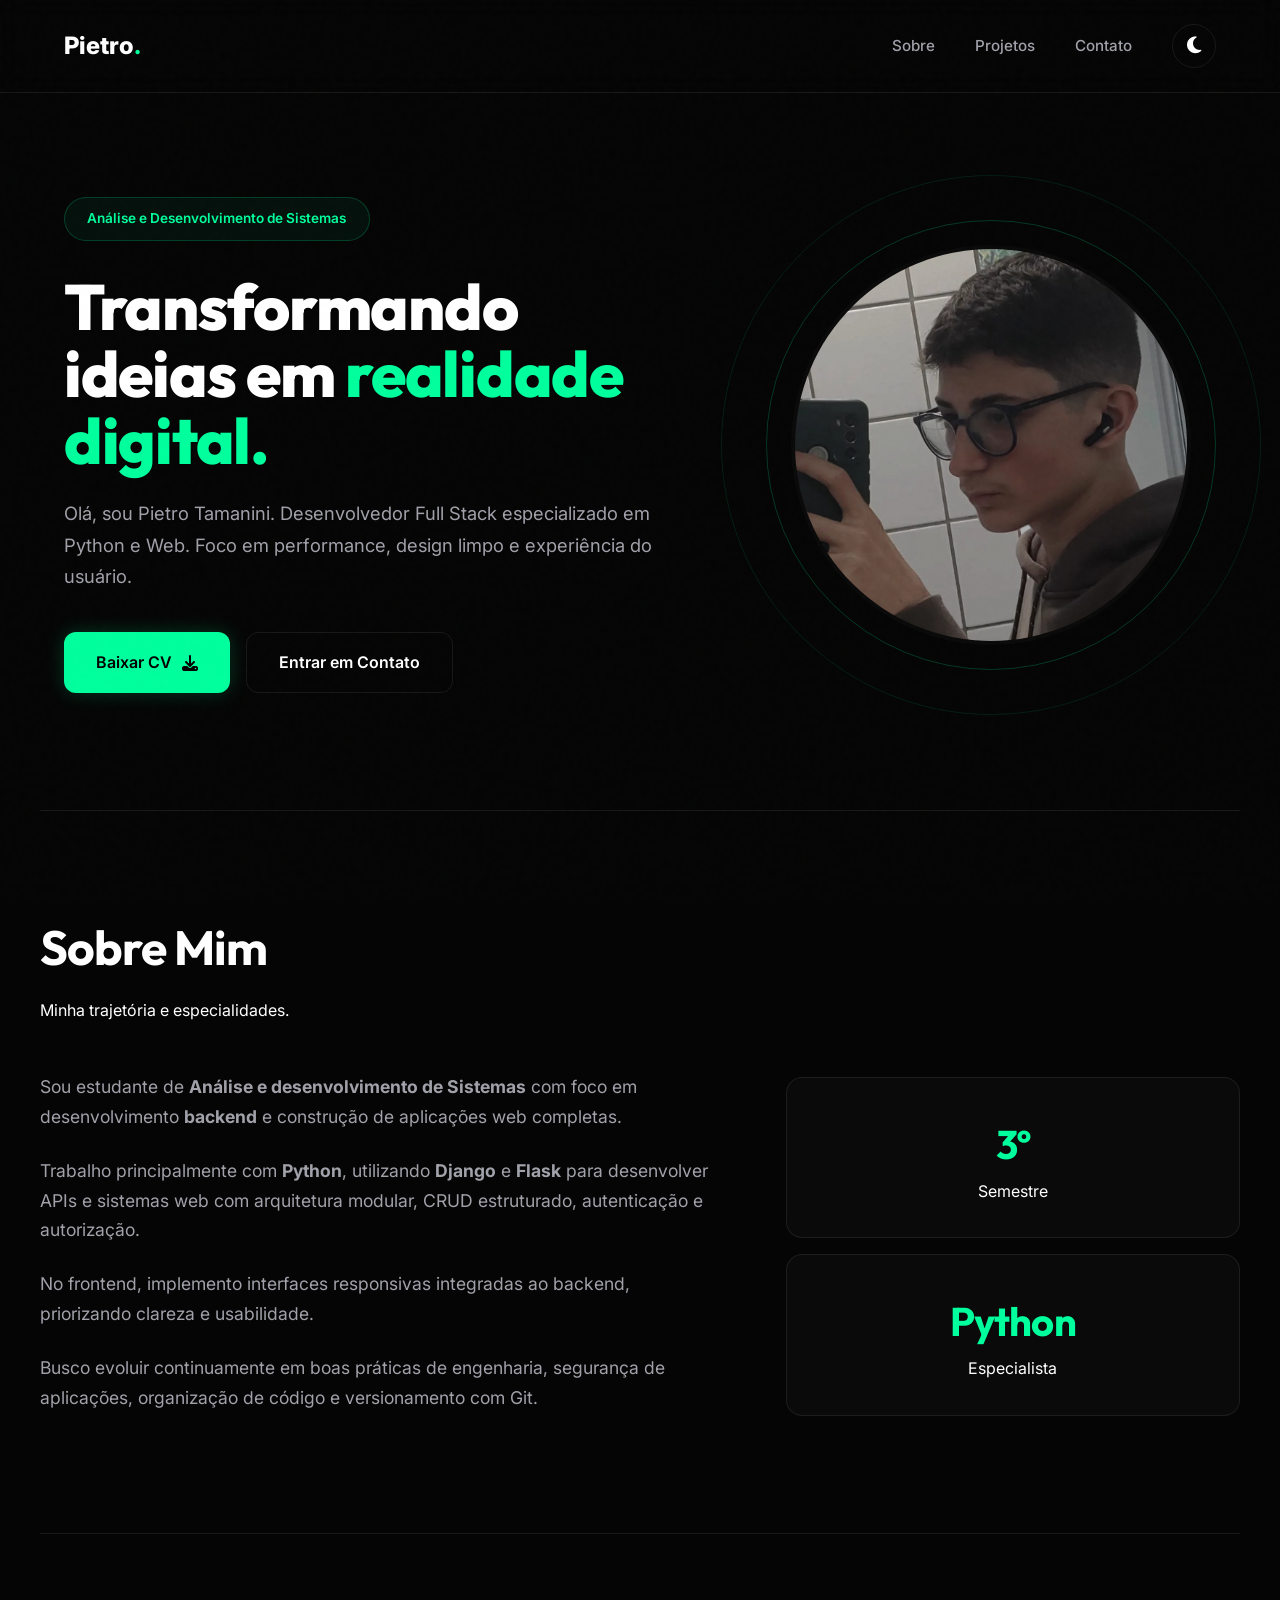
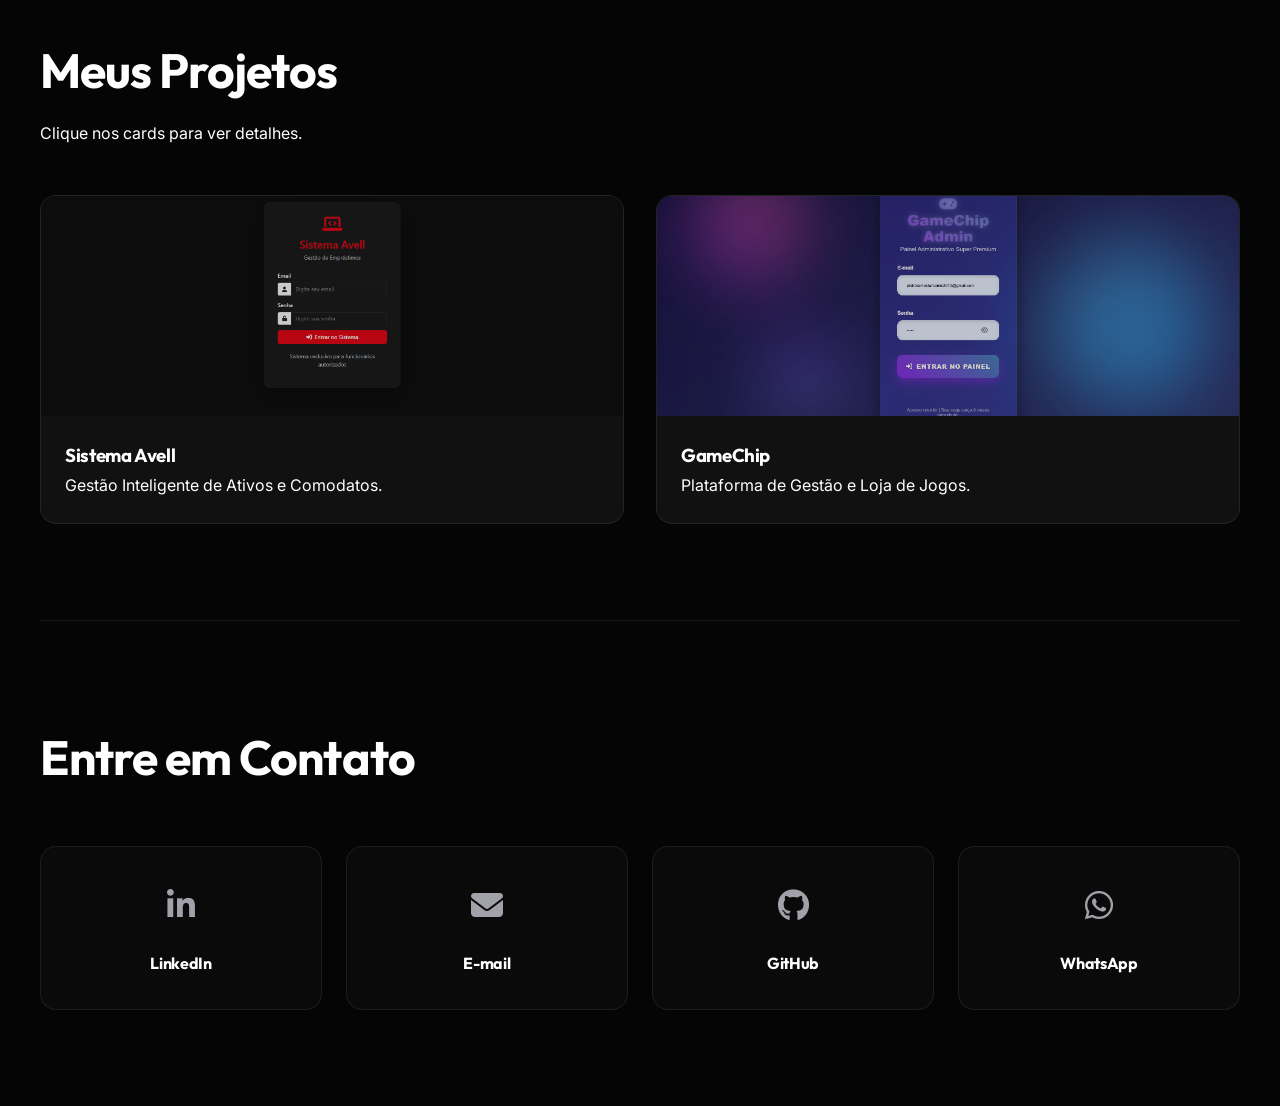
==== Pietro/index.html @ c43ba7ea "Adicionar o site e os ativos do portfólio de Pietro. Adicionamos o arquivo index.html para o portfól" ====
<!DOCTYPE html>
<html lang="pt-BR" data-theme="dark">
<head>
    <meta charset="UTF-8">
    <meta name="viewport" content="width=device-width, initial-scale=1.0">
    <meta name="description" content="Portfólio de Pietro Tamanini - Desenvolvedor Full Stack">
    <title>Pietro Tamanini | Desenvolvedor Full Stack</title>
    
    <link rel="shortcut icon" href="docs/img/favicon.ico" type="image/x-icon">
    
    <link rel="preconnect" href="https://fonts.googleapis.com">
    <link rel="preconnect" href="https://fonts.gstatic.com" crossorigin>
    <link href="https://fonts.googleapis.com/css2?family=Inter:wght@300;400;500;600&family=Outfit:wght@500;700;800&display=swap" rel="stylesheet">
    
    <link rel="stylesheet" href="https://cdnjs.cloudflare.com/ajax/libs/font-awesome/6.4.0/css/all.min.css">

    <style>
        /* =========================================
           1. VARIÁVEIS & RESET
           ========================================= */
        :root {
            /* TEMA ESCURO */
            --bg-body: #050505;
            --bg-surface: #0a0a0a;
            --bg-card: #111111;
            --text-main: #ffffff;
            --text-muted: #a1a1aa;
            --border: rgba(255, 255, 255, 0.08);
            
            /* DESTAQUE */
            --primary: #00ff9d;       
            --primary-rgb: 0, 255, 157;
            --btn-text: #000000;
            
            /* ANIMAÇÕES */
            --ease-out-expo: cubic-bezier(0.16, 1, 0.3, 1);
            --transition: all 0.3s var(--ease-out-expo);
            
            --container: 1200px;
            --radius: 16px;
        }

        [data-theme="light"] {
            --bg-body: #f8f9fa;
            --bg-surface: #ffffff;
            --bg-card: #ffffff;
            --text-main: #0f172a;
            --text-muted: #64748b;
            --border: rgba(0, 0, 0, 0.1);
            --primary: #10b981;
            --primary-rgb: 16, 185, 129;
            --btn-text: #ffffff;
        }

        /* SCROLLBAR VERDE */
        ::-webkit-scrollbar { width: 10px; }
        ::-webkit-scrollbar-track { background: var(--bg-body); }
        ::-webkit-scrollbar-thumb { 
            background: var(--primary); 
            border-radius: 5px;
            border: 2px solid var(--bg-body); 
        }
        ::-webkit-scrollbar-thumb:hover { background: var(--primary); filter: brightness(1.2); }

        * { margin: 0; padding: 0; box-sizing: border-box; }
        
        html, body {
            overflow-x: hidden; 
            width: 100%;
            scroll-behavior: smooth;
        }

        body {
            font-family: 'Inter', sans-serif;
            background-color: var(--bg-body);
            color: var(--text-main);
            transition: background-color 0.5s ease, color 0.5s ease;
            line-height: 1.7;
        }

        /* Ruído de fundo */
        body::after {
            content: ""; position: fixed; inset: 0; pointer-events: none; z-index: 9999;
            background-image: url("data:image/svg+xml,%3Csvg viewBox='0 0 200 200' xmlns='http://www.w3.org/2000/svg'%3E%3Cfilter id='noiseFilter'%3E%3CfeTurbulence type='fractalNoise' baseFrequency='0.65' numOctaves='3' stitchTiles='stitch'/%3E%3C/filter%3E%3Crect width='100%25' height='100%25' filter='url(%23noiseFilter)' opacity='0.03'/%3E%3C/svg%3E");
            opacity: 0.4;
        }

        h1, h2, h3, h4 { font-family: 'Outfit', sans-serif; letter-spacing: -0.02em; }
        a { text-decoration: none; color: inherit; }
        button { cursor: pointer; border: none; font-family: inherit; }
        img { display: block; max-width: 100%; object-fit: cover; }
        ul { list-style: none; }

        .container { max-width: var(--container); margin: 0 auto; padding: 0 1.5rem; }
        .text-primary { color: var(--primary); }

        /* =========================================
           2. ANIMAÇÕES
           ========================================= */
        .animate-up { opacity: 0; animation: fadeInUp 1.2s var(--ease-out-expo) forwards; }
        .animate-scale { opacity: 0; animation: scaleIn 1.2s var(--ease-out-expo) forwards; }
        
        .reveal { 
            opacity: 0; transform: translateY(40px) scale(0.98); filter: blur(10px); 
            transition: all 1s var(--ease-out-expo); 
        }
        .reveal.active { opacity: 1; transform: translateY(0) scale(1); filter: blur(0); }
        
        @keyframes fadeInUp { from { opacity: 0; transform: translateY(40px); filter: blur(10px); } to { opacity: 1; transform: translateY(0); filter: blur(0); } }
        @keyframes scaleIn { from { opacity: 0; transform: scale(0.9); filter: blur(5px); } to { opacity: 1; transform: scale(1); filter: blur(0); } }
        
        .delay-100 { animation-delay: 0.1s; } 
        .delay-200 { animation-delay: 0.2s; } 
        .delay-300 { animation-delay: 0.3s; }
        .delay-400 { animation-delay: 0.4s; }

        /* =========================================
           3. NAVBAR
           ========================================= */
        .navbar {
            position: fixed; top: 0; left: 0; width: 100%; z-index: 1000;
            padding: 1.5rem 0; background: rgba(var(--bg-body), 0.85);
            backdrop-filter: blur(12px); -webkit-backdrop-filter: blur(12px);
            border-bottom: 1px solid var(--border);
            transition: padding 0.3s;
        }
        .nav-inner { display: flex; justify-content: space-between; align-items: center; }
        .logo { font-size: 1.5rem; font-weight: 800; z-index: 1002; }
        
        .nav-right { display: flex; align-items: center; gap: 2.5rem; }
        .nav-links-desktop { display: flex; gap: 2.5rem; }
        
        .nav-link { 
            font-weight: 500; color: var(--text-muted); font-size: 0.95rem; 
            transition: var(--transition); position: relative;
        }
        .nav-link:hover { color: var(--text-main); }
        .nav-link::after {
            content: ''; position: absolute; bottom: -5px; left: 0; width: 0; height: 2px;
            background: var(--primary); transition: width 0.3s ease;
        }
        .nav-link:hover::after { width: 100%; }

        .theme-toggle {
            background: transparent; border: 1px solid var(--border);
            width: 44px; height: 44px; border-radius: 50%;
            display: flex; align-items: center; justify-content: center;
            color: var(--text-main); font-size: 1.2rem; transition: var(--transition);
        }
        .theme-toggle:hover { border-color: var(--primary); color: var(--primary); transform: rotate(180deg); }

        .hamburger { 
            display: none; font-size: 1.5rem; color: var(--text-main); background: none; z-index: 1002;
        }

        /* =========================================
           4. HERO SECTION
           ========================================= */
        .hero { 
            padding-top: 180px; padding-bottom: 100px; 
            display: flex; align-items: center; justify-content: space-between; 
            min-height: 90vh; 
        }
        .hero-content { max-width: 600px; }
        
        .badge { 
            display: inline-block; padding: 0.6rem 1.4rem; 
            background: rgba(var(--primary-rgb), 0.05); color: var(--primary); 
            border-radius: 50px; font-weight: 600; font-size: 0.85rem; 
            margin-bottom: 2rem; border: 1px solid rgba(var(--primary-rgb), 0.2); 
        }
        
        .hero h1 { 
            font-size: clamp(3rem, 5vw, 4.5rem); 
            line-height: 1.05; margin-bottom: 1.5rem; font-weight: 800; 
        }
        
        .hero p { font-size: 1.15rem; color: var(--text-muted); margin-bottom: 2.5rem; }
        .hero-buttons { display: flex; gap: 1rem; flex-wrap: wrap; }
        
        .btn { 
            padding: 1rem 2rem; border-radius: 12px; font-weight: 600; 
            display: inline-flex; align-items: center; gap: 10px; transition: var(--transition); 
            text-decoration: none;
        }
        .btn-primary { 
            background: var(--primary); color: var(--btn-text); 
            box-shadow: 0 0 20px rgba(var(--primary-rgb), 0.2); 
        }
        .btn-primary:hover { transform: translateY(-3px); box-shadow: 0 0 40px rgba(var(--primary-rgb), 0.4); }
        .btn-outline { border: 1px solid var(--border); color: var(--text-main); }
        .btn-outline:hover { border-color: var(--primary); color: var(--primary); transform: translateY(-3px); }

        .hero-img-wrapper { 
            position: relative; width: 450px; height: 450px; 
            display: flex; align-items: center; justify-content: center; flex-shrink: 0;
        }
        .pulse-circle { position: absolute; width: 100%; height: 100%; border-radius: 50%; border: 1px solid var(--primary); opacity: 0.2; animation: pulse 3s infinite; }
        .pulse-circle:nth-child(2) { width: 120%; height: 120%; animation-delay: 0.5s; opacity: 0.1; }
        @keyframes pulse { 0% { transform: scale(0.95); opacity: 0.1; } 50% { transform: scale(1); opacity: 0.2; } 100% { transform: scale(0.95); opacity: 0.1; } }
        
        .hero-img { 
            width: 400px; height: 400px; border-radius: 50%; overflow: hidden; 
            border: 4px solid var(--bg-surface); z-index: 2; 
            background: var(--bg-surface); display: flex; align-items: center; justify-content: center; 
        }

        /* =========================================
           5. MENU MOBILE (OVERLAY)
           ========================================= */
        .mobile-overlay {
            position: fixed; inset: 0; background-color: #000000; 
            z-index: 9999; display: flex; flex-direction: column; 
            justify-content: center; align-items: center;
            opacity: 0; pointer-events: none; transition: opacity 0.4s ease;
        }
        .mobile-overlay.active { opacity: 1; pointer-events: all; }
        .mobile-overlay::before {
            content: ''; position: absolute; inset: 0;
            background: radial-gradient(circle at center, rgba(var(--primary-rgb), 0.1), transparent 70%);
            pointer-events: none;
        }

        .mobile-close-btn {
            position: absolute; top: 2rem; right: 2rem;
            font-size: 2.5rem; color: var(--text-main); background: none; border: none; cursor: pointer;
            transition: transform 0.3s ease;
        }
        .mobile-close-btn:hover { color: var(--primary); transform: rotate(90deg); }

        .mobile-links { list-style: none; text-align: center; display: flex; flex-direction: column; gap: 3rem; z-index: 2; }
        .mobile-link {
            font-family: 'Outfit', sans-serif; font-size: 3rem; 
            font-weight: 700; color: var(--text-muted); text-transform: uppercase; letter-spacing: 2px;
            transition: all 0.3s ease; position: relative; display: inline-block;
        }
        .mobile-link:hover, .mobile-link.active {
            color: var(--primary); transform: scale(1.1); text-shadow: 0 0 20px rgba(var(--primary-rgb), 0.5);
        }

        /* =========================================
           6. SEÇÕES GERAIS
           ========================================= */
        .section { padding: 6rem 0; border-top: 1px solid var(--border); }
        .section-header { margin-bottom: 3rem; }
        .section-title { font-size: clamp(2.2rem, 4vw, 3rem); margin-bottom: 0.5rem; }
        
        .click-hint {
            position: absolute; top: 1.5rem; right: 1.5rem;
            background: rgba(var(--primary-rgb), 0.1); color: var(--primary);
            padding: 0.4rem 0.8rem; border-radius: 8px; font-size: 0.75rem; font-weight: 600;
            opacity: 0; transform: translateY(10px); transition: var(--transition); z-index: 5;
        }
        .project-card:hover .click-hint { opacity: 1; transform: translateY(0); }

        .about-grid { display: grid; grid-template-columns: 1.5fr 1fr; gap: 4rem; align-items: center; }
        .about-text p { margin-bottom: 1.5rem; font-size: 1.1rem; color: var(--text-muted); }

        .stat-card { background: var(--bg-surface); padding: 2rem; border-radius: var(--radius); border: 1px solid var(--border); text-align: center; margin-bottom: 1rem; }
        .stat-card h3 { font-size: 2.5rem; color: var(--primary); }

        .projects-grid { display: grid; grid-template-columns: repeat(auto-fit, minmax(280px, 1fr)); gap: 2rem; }
        
        .project-card {
            background: var(--bg-card); border-radius: var(--radius); overflow: hidden;
            border: 1px solid var(--border); cursor: pointer; transition: transform 0.3s;
        }
        .project-card:hover { transform: translateY(-5px); border-color: var(--primary); }
        .card-visual { position: relative; height: 220px; background: var(--bg-surface); display: flex; align-items: center; justify-content: center; overflow: hidden;}
        .card-visual img { width: 100%; height: 100%; object-fit: cover; opacity: 0.8; transition: 0.5s; }
        .project-card:hover .card-visual img { opacity: 1; transform: scale(1.05); }
        .card-info { padding: 1.5rem; }

        .contact-grid { display: grid; grid-template-columns: repeat(auto-fit, minmax(200px, 1fr)); gap: 1.5rem; }
        .contact-item { 
            background: var(--bg-surface); padding: 2rem; border-radius: var(--radius); 
            border: 1px solid var(--border); text-align: center; display: flex; flex-direction: column; align-items: center; gap: 1rem;
        }
        .contact-item:hover { border-color: var(--primary); transform: translateY(-5px); }
        .contact-icon { font-size: 2rem; color: var(--text-muted); }

        /* =========================================
           7. MODAL PREMIUM & CREDENCIAIS
           ========================================= */
        .modal-overlay {
            position: fixed; inset: 0; background: rgba(0,0,0,0.95); z-index: 10000;
            display: none; align-items: center; justify-content: center; padding: 1rem;
            backdrop-filter: blur(8px);
        }
        .modal-overlay.active { display: flex; }
        
        .modal-box {
            background: var(--bg-card); width: 100%; max-width: 1100px; max-height: 90vh;
            border-radius: var(--radius); border: 1px solid var(--border);
            display: flex; flex-direction: column; overflow: hidden; position: relative;
            box-shadow: 0 25px 50px -12px rgba(0, 0, 0, 0.5);
        }
        
        .close-btn {
            position: absolute; top: 1.5rem; right: 1.5rem; z-index: 10;
            font-size: 1.2rem; color: var(--text-main); background: rgba(0,0,0,0.5);
            width: 40px; height: 40px; border-radius: 50%; 
            display: flex; align-items: center; justify-content: center;
            border: 1px solid var(--border); cursor: pointer; transition: 0.3s;
        }
        .close-btn:hover { background: var(--primary); color: #000; transform: rotate(90deg); }

        .modal-content-grid { display: grid; grid-template-columns: 1.5fr 1fr; height: 100%; overflow: hidden; }
        
        .modal-left { 
            background: #000; display: flex; flex-direction: column; 
            position: relative; height: 100%;
        }
        .modal-media { 
            width: 100%; height: 50%; object-fit: cover; display: block;
        }
        
        .modal-right { padding: 3rem; overflow-y: auto; background: var(--bg-surface); display: flex; flex-direction: column; }
        .modal-title { font-size: 2.2rem; color: var(--primary); margin-bottom: 0.5rem; line-height: 1.1; }
        .modal-desc { 
            font-size: 1.05rem; color: var(--text-muted); line-height: 1.7; margin-bottom: 2rem; 
            border-left: 3px solid var(--primary); padding-left: 1rem;
        }
        .modal-section-label { font-size: 0.85rem; text-transform: uppercase; letter-spacing: 1.5px; color: var(--text-main); font-weight: 700; margin-bottom: 1rem; display: flex; align-items: center; gap: 8px; }
        .modal-section-label i { color: var(--primary); }
        
        .modal-features-list { list-style: none; margin-bottom: 2rem; }
        .modal-feature-item { display: flex; align-items: flex-start; gap: 12px; margin-bottom: 0.8rem; color: var(--text-muted); font-size: 0.95rem; }
        .modal-feature-item i { color: var(--primary); margin-top: 4px; flex-shrink: 0; }
        
        .modal-tech-tags { display: flex; flex-wrap: wrap; gap: 0.8rem; margin-bottom: 2rem; }
        .tech-badge {
            background: rgba(var(--primary-rgb), 0.1); color: var(--primary); border: 1px solid rgba(var(--primary-rgb), 0.2);
            padding: 0.4rem 0.8rem; border-radius: 6px; font-size: 0.85rem; font-weight: 600;
        }

        /* Box de Credenciais */
        .credentials-box {
            background: rgba(var(--primary-rgb), 0.05);
            border: 1px dashed var(--border);
            border-radius: 8px;
            padding: 1.2rem;
            margin-bottom: 2rem;
        }
        .credentials-header {
            font-size: 0.8rem; text-transform: uppercase; letter-spacing: 1px; font-weight: 700;
            color: var(--primary); margin-bottom: 0.5rem; display: flex; align-items: center; gap: 8px;
        }
        .credential-row {
            display: flex; justify-content: space-between; font-family: monospace; font-size: 0.95rem;
            color: var(--text-muted); border-bottom: 1px solid rgba(255,255,255,0.05); padding: 0.3rem 0;
        }
        .credential-row:last-child { border-bottom: none; }
        .credential-row span { color: var(--text-main); }

        .modal-footer { margin-top: auto; display: flex; gap: 1rem; padding-top: 1rem; border-top: 1px solid var(--border); flex-wrap: wrap; }
        .modal-btn { 
            flex: 1; padding: 1rem; text-align: center; border-radius: 8px; 
            font-weight: 600; text-decoration: none; border: 1px solid var(--border); 
            color: var(--text-main); display: flex; align-items: center; justify-content: center; gap: 8px; transition: 0.2s;
            min-width: 140px;
        }
        .modal-btn.primary { background: var(--primary); color: var(--btn-text); border: none; }
        
        /* Botão Admin Específico */
        .modal-btn.admin { 
            border-color: var(--primary); color: var(--primary); background: transparent; 
        }
        .modal-btn.admin:hover { background: var(--primary); color: var(--btn-text); }
        
        .modal-btn:hover { transform: translateY(-2px); filter: brightness(1.1); }

        /* =========================================
           8. RESPONSIVIDADE AVANÇADA
           ========================================= */
        @media (max-width: 1024px) {
            .hero-img-wrapper { width: 380px; height: 380px; }
            .hero-img { width: 340px; height: 340px; }
            .about-grid { grid-template-columns: 1fr; gap: 3rem; }
        }

        @media (max-width: 900px) {
            .nav-links-desktop { display: none; } 
            .hamburger { display: block; } 
            .navbar { padding: 1rem 0; }

            .hero { flex-direction: column-reverse; text-align: center; padding-top: 130px; padding-bottom: 60px; }
            .hero-content { width: 100%; }
            .hero-img-wrapper { width: 300px; height: 300px; margin-bottom: 2rem; }
            .hero-img { width: 280px; height: 280px; }
            .hero-buttons { justify-content: center; width: 100%; }
            .btn { width: 100%; justify-content: center; } 

            .section { padding: 4rem 0; } 
            
            .modal-content-grid { grid-template-columns: 1fr; grid-template-rows: auto 1fr; }
            .modal-left { height: 250px; border-bottom: 1px solid var(--border); }
            .modal-right { padding: 1.5rem; }
            .modal-footer { flex-direction: column; }
            .modal-title { font-size: 1.8rem; }
        }

        @media (max-width: 480px) {
            .mobile-link { font-size: 2.2rem; }
            .hero-img-wrapper { width: 260px; height: 260px; }
            .hero-img { width: 240px; height: 240px; }
        }
    </style>
</head>
<body>

    <nav class="navbar">
        <div class="container nav-inner">
            <a href="#" class="logo">Pietro<span class="text-primary">.</span></a>
            
            <div class="nav-right">
                <ul class="nav-links-desktop">
                    <li><a href="#about" class="nav-link">Sobre</a></li>
                    <li><a href="#projects" class="nav-link">Projetos</a></li>
                    <li><a href="#contact" class="nav-link">Contato</a></li>
                </ul>
                
                <button class="theme-toggle" id="themeBtn" aria-label="Mudar Tema">
                    <i class="fas fa-moon"></i>
                </button>

                <button class="hamburger" id="hamburgerBtn" aria-label="Menu Mobile">
                    <i class="fas fa-bars"></i>
                </button>
            </div>
        </div>
    </nav>

    <div class="mobile-overlay" id="mobileOverlay">
        <button class="mobile-close-btn" id="mobileCloseBtn">
            <i class="fas fa-times"></i>
        </button>
        <ul class="mobile-links">
            <li><a href="#about" class="mobile-link">Sobre</a></li>
            <li><a href="#projects" class="mobile-link">Projetos</a></li>
            <li><a href="#contact" class="mobile-link">Contato</a></li>
        </ul>
    </div>

    <section class="hero container">
        <div class="hero-content">
            <span class="badge animate-up delay-100">Análise e Desenvolvimento de Sistemas</span>
            <h1 class="animate-up delay-200">
                Transformando ideias em <span class="text-primary">realidade digital.</span>
            </h1>
            <p class="animate-up delay-300">
                Olá, sou Pietro Tamanini. Desenvolvedor Full Stack especializado em Python e Web. Foco em performance, design limpo e experiência do usuário.
            </p>
            <div class="hero-buttons animate-up delay-400">
                <a href="./docs/pdf/desenvolvedor full stack.pdf" download class="btn btn-primary">
                    Baixar CV <i class="fas fa-download"></i>
                </a>
                <a href="#contact" class="btn btn-outline">
                    Entrar em Contato
                </a>
            </div>
        </div>
        <div class="hero-img-wrapper animate-scale delay-300">
            <div class="pulse-circle"></div>
            <div class="pulse-circle"></div>
            <div class="hero-img">
                <img src="./docs/img/pietro.jpg" alt="Pietro Tamanini" 
                     onerror="this.style.display='none'; this.parentElement.innerHTML='<i class=\'fas fa-user\' style=\'font-size: 5rem; color: var(--text-muted);\'></i>'">
            </div>
        </div>
    </section>

    <section id="about" class="section container">
        <div class="section-header reveal">
            <h2 class="section-title">Sobre <span>Mim</span></h2>
            <p class="section-subtitle">Minha trajetória e especialidades.</p>
        </div>
        <div class="about-grid">
            <div class="about-text reveal">
                <p>Sou estudante de <strong>Análise e desenvolvimento de Sistemas</strong> com foco em desenvolvimento <strong>backend</strong> e construção de aplicações web completas.</p>
                <p>Trabalho principalmente com <strong>Python</strong>, utilizando <strong>Django</strong> e <strong>Flask</strong> para desenvolver APIs e sistemas web com arquitetura modular, CRUD estruturado, autenticação e autorização.</p>
                <p>No frontend, implemento interfaces responsivas integradas ao backend, priorizando clareza e usabilidade.</p>
                <p>Busco evoluir continuamente em boas práticas de engenharia, segurança de aplicações, organização de código e versionamento com Git.</p>
            </div>
            <div class="stats-box reveal">
                <div class="stat-card"><h3>3º</h3><p>Semestre</p></div>
                <div class="stat-card"><h3>Python</h3><p>Especialista</p></div>
            </div>
        </div>
    </section>

    <section id="projects" class="section container">
        <div class="section-header reveal">
            <h2 class="section-title">Meus <span>Projetos</span></h2>
            <p class="section-subtitle">Clique nos cards para ver detalhes.</p>
        </div>
        <div class="projects-grid">
            <article class="project-card reveal" data-id="1">
                <div class="click-hint">Ver Detalhes</div>
                <div class="card-visual">
                    <img src="./docs/img/avell1.png" alt="Sistema Avell" onerror="this.style.display='none'; this.parentElement.innerHTML='<i class=\'fas fa-laptop-code\' style=\'font-size: 4rem; color: var(--text-muted);\'></i>'">
                </div>
                <div class="card-info">
                    <h3 class="card-title">Sistema Avell</h3>
                    <p class="card-text">Gestão Inteligente de Ativos e Comodatos.</p>
                </div>
            </article>
            <article class="project-card reveal" data-id="2">
                <div class="click-hint">Ver Detalhes</div>
                <div class="card-visual">
                    <img src="./docs/img/gamechip1.png" alt="GameChip" onerror="this.style.display='none'; this.parentElement.innerHTML='<i class=\'fas fa-gamepad\' style=\'font-size: 4rem; color: var(--text-muted);\'></i>'">
                </div>
                <div class="card-info">
                    <h3 class="card-title">GameChip</h3>
                    <p class="card-text">Plataforma de Gestão e Loja de Jogos.</p>
                </div>
            </article>
        </div>
    </section>

    <section id="contact" class="section container">
        <div class="section-header reveal">
            <h2 class="section-title">Entre em <span>Contato</span></h2>
        </div>
        <div class="contact-grid reveal">
            <a href="https://linkedin.com/in/pietrotamanini" target="_blank" class="contact-item">
                <div class="contact-icon"><i class="fab fa-linkedin-in"></i></div>
                <h4>LinkedIn</h4>
            </a>
            <a href="mailto:pietro@tamanini.dev.br" class="contact-item">
                <div class="contact-icon"><i class="fas fa-envelope"></i></div>
                <h4>E-mail</h4>
            </a>
            <a href="https://github.com/PietroTamanini" target="_blank" class="contact-item">
                <div class="contact-icon"><i class="fab fa-github"></i></div>
                <h4>GitHub</h4>
            </a>
            <a href="https://wa.me/5547984194811?text=Olá Pietro, tudo bem? Vi seu portfólio e gostaria de conversar!" target="_blank" class="contact-item">
                <div class="contact-icon"><i class="fab fa-whatsapp"></i></div>
                <h4>WhatsApp</h4>
            </a>
        </div>
    </section>

    <div class="modal-overlay" id="projectModal">
        <div class="modal-box">
            <button class="close-btn" id="closeModal">&times;</button>
            <div class="modal-content-grid">
                
                <div class="modal-left" id="modalLeftContent"></div>

                <div class="modal-right">
                    <h2 id="modalTitle" class="modal-title">Título</h2>
                    <div id="modalDesc" class="modal-desc">Descrição...</div>

                    <div class="modal-section-label">
                        <i class="fas fa-check-circle"></i> Funcionalidades
                    </div>
                    <ul id="modalFeatures" class="modal-features-list"></ul>

                    <div class="modal-section-label">
                        <i class="fas fa-code"></i> Tecnologias
                    </div>
                    <div id="modalTechs" class="modal-tech-tags"></div>

                    <div id="modalCredentials" class="credentials-box" style="display: none;">
                        <div class="credentials-header">
                            <i class="fas fa-key"></i> Credenciais de Acesso
                        </div>
                        <div class="credential-row">
                            Usuário: <span id="credUser">admin</span>
                        </div>
                        <div class="credential-row">
                            Senha: <span id="credPass">admin</span>
                        </div>
                    </div>

                    <div class="modal-footer">
                        <a href="#" id="btnLive" target="_blank" class="modal-btn primary">
                            Acessar Projeto <i class="fas fa-external-link-alt"></i>
                        </a>
                        <a href="#" id="btnRepo" target="_blank" class="modal-btn">
                            Repositório <i class="fab fa-github"></i>
                        </a>
                        <a href="#" id="btnAdmin" target="_blank" class="modal-btn admin" style="display: none;">
                            Admin <i class="fas fa-user-shield"></i>
                        </a>
                    </div>
                </div>
            </div>
        </div>
    </div>

    <script>
        // DADOS DOS PROJETOS (ATUALIZADOS COM CREDENCIAIS E ADMIN URL)
        const projectsData = {
            1: {
                title: "Sistema Avell: Gestão de Ativos",
                description: "<p>Solução web completa construída com <strong>Python/Flask</strong> para centralizar o controle de notebooks e equipamentos da Avell. O sistema gerencia todo o ciclo de vida de empréstimos e comodatos, garantindo rastreabilidade, segurança e auditoria dos ativos de TI.</p>",
                features: [
                    "Dashboard Gerencial com estatísticas em tempo real",
                    "Controle rigoroso de Empréstimos (curto prazo) e Comodatos",
                    "Validação de dados (CPF/CNPJ) e Hash SHA256",
                    "Relatórios de auditoria e histórico de movimentação"
                ],
                technologies: ["Python 3", "Flask", "SQLAlchemy", "SQLite", "HTML5 & CSS3"],
                images: ["./docs/img/avell1.png", "./docs/img/avell2.png"],
                liveUrl: "https://pietro.tamanini.dev.br/avell",
                repoUrl: "https://github.com/PietroTamanini/AVELL",
                credentials: { user: "admin@admin", pass: "admin" } 
            },
            2: {
                title: "GameChip: Plataforma de Jogos",
                description: "<p>Sistema web robusto para gerenciamento de biblioteca e loja virtual de jogos. Permite administração completa de catálogos, usuários e transações, com um painel de controle intuitivo para gestão de conteúdo e vendas.</p>",
                features: [
                    "Catálogo dinâmico de jogos com detalhes e preços",
                    "Sistema de Usuários com níveis de permissão (Admin/Comum)",
                    "Módulo de Avaliações e Comentários",
                    "Gestão de Transações e vendas"
                ],
                technologies: ["Python 3", "Flask", "MySQL", "Git & Versionamento"],
                images: ["./docs/img/gamechip1.png", "./docs/img/gamechip2.png"], 
                liveUrl: "https://pietro.tamanini.dev.br/gamechip/",
                repoUrl: "https://github.com/TeamGHCP/GameChip",
                credentials: { user: "admin@ghcp.com", pass: "admin123" },
                adminUrl: "https://pietro.tamanini.dev.br/gamechip/admin/login" 
            }
        };

        // LÓGICA DO MENU MOBILE
        const hamburgerBtn = document.getElementById('hamburgerBtn');
        const mobileOverlay = document.getElementById('mobileOverlay');
        const mobileCloseBtn = document.getElementById('mobileCloseBtn');
        const mobileLinks = document.querySelectorAll('.mobile-link');

        hamburgerBtn.addEventListener('click', () => {
            mobileOverlay.classList.add('active');
            document.body.style.overflow = 'hidden'; 
        });

        mobileCloseBtn.addEventListener('click', () => {
            mobileOverlay.classList.remove('active');
            document.body.style.overflow = 'auto'; 
        });

        mobileLinks.forEach(link => {
            link.addEventListener('click', () => {
                mobileOverlay.classList.remove('active');
                document.body.style.overflow = 'auto';
            });
        });

        // TEMA
        const themeBtn = document.getElementById('themeBtn');
        const html = document.documentElement;
        if(localStorage.getItem('theme') === 'light') {
            html.setAttribute('data-theme', 'light');
            themeBtn.querySelector('i').classList.replace('fa-moon', 'fa-sun');
        }
        themeBtn.addEventListener('click', () => {
            if(html.getAttribute('data-theme') === 'light') {
                html.removeAttribute('data-theme');
                themeBtn.querySelector('i').classList.replace('fa-sun', 'fa-moon');
                localStorage.setItem('theme', 'dark');
            } else {
                html.setAttribute('data-theme', 'light');
                themeBtn.querySelector('i').classList.replace('fa-moon', 'fa-sun');
                localStorage.setItem('theme', 'light');
            }
        });

        // ANIMAÇÕES
        const observer = new IntersectionObserver((entries) => {
            entries.forEach(entry => {
                if(entry.isIntersecting) entry.target.classList.add('active');
            });
        }, { threshold: 0.1 });
        document.querySelectorAll('.reveal').forEach(el => observer.observe(el));

        // MODAL
        const modal = document.getElementById('projectModal');
        const closeModal = document.getElementById('closeModal');
        const mTitle = document.getElementById('modalTitle');
        const mDesc = document.getElementById('modalDesc');
        const mList = document.getElementById('modalFeatures');
        const mTechs = document.getElementById('modalTechs');
        const mLeftContent = document.getElementById('modalLeftContent');
        const btnLive = document.getElementById('btnLive');
        const btnRepo = document.getElementById('btnRepo');
        
        // Elementos novos (Credenciais e Botão Admin)
        const boxCred = document.getElementById('modalCredentials');
        const txtUser = document.getElementById('credUser');
        const txtPass = document.getElementById('credPass');
        const btnAdmin = document.getElementById('btnAdmin');

        document.querySelectorAll('.project-card').forEach(card => {
            card.addEventListener('click', () => {
                const data = projectsData[card.getAttribute('data-id')];
                if(data) {
                    mTitle.innerText = data.title;
                    mDesc.innerHTML = data.description;
                    mList.innerHTML = data.features.map(f => `<li class="modal-feature-item"><i class="fas fa-check"></i> ${f}</li>`).join('');
                    mTechs.innerHTML = data.technologies.map(t => `<span class="tech-badge">${t}</span>`).join('');
                    btnLive.href = data.liveUrl;
                    btnRepo.href = data.repoUrl;
                    
                    // LIMPA E CRIA AS IMAGENS
                    mLeftContent.innerHTML = '';
                    if (data.images && data.images.length > 0) {
                        data.images.forEach(imgSrc => {
                            const img = document.createElement('img');
                            img.src = imgSrc;
                            img.className = 'modal-media';
                            mLeftContent.appendChild(img);
                        });
                    }

                    // LÓGICA DE CREDENCIAIS
                    if (data.credentials) {
                        txtUser.innerText = data.credentials.user;
                        txtPass.innerText = data.credentials.pass;
                        boxCred.style.display = 'block';
                    } else {
                        boxCred.style.display = 'none';
                    }

                    // LÓGICA DO BOTÃO ADMIN
                    if (data.adminUrl) {
                        btnAdmin.href = data.adminUrl;
                        btnAdmin.style.display = 'flex';
                    } else {
                        btnAdmin.style.display = 'none';
                    }
                    
                    modal.classList.add('active');
                    document.body.style.overflow = 'hidden';
                }
            });
        });

        const closeFunc = () => {
            modal.classList.remove('active');
            document.body.style.overflow = 'auto';
        };
        closeModal.addEventListener('click', closeFunc);
        modal.addEventListener('click', (e) => { if(e.target === modal) closeFunc(); });
    </script>
</body>
</html>
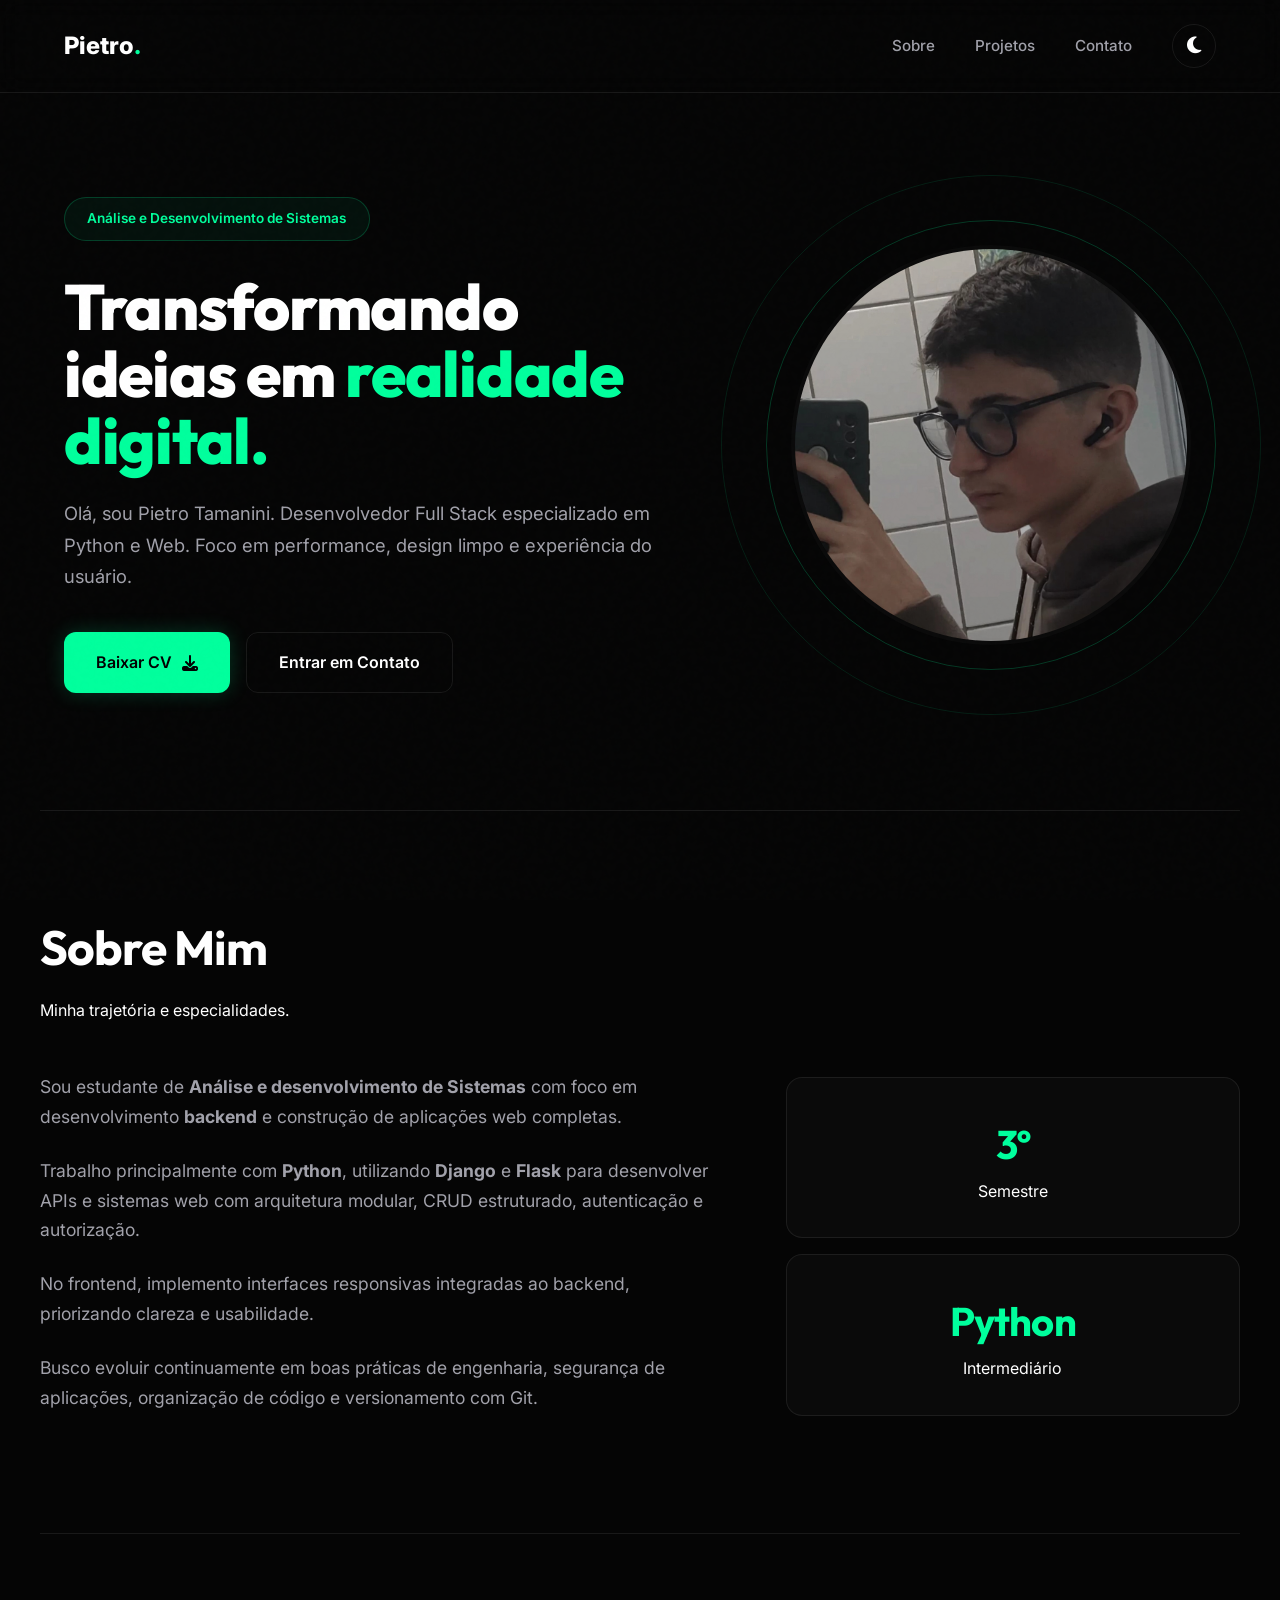
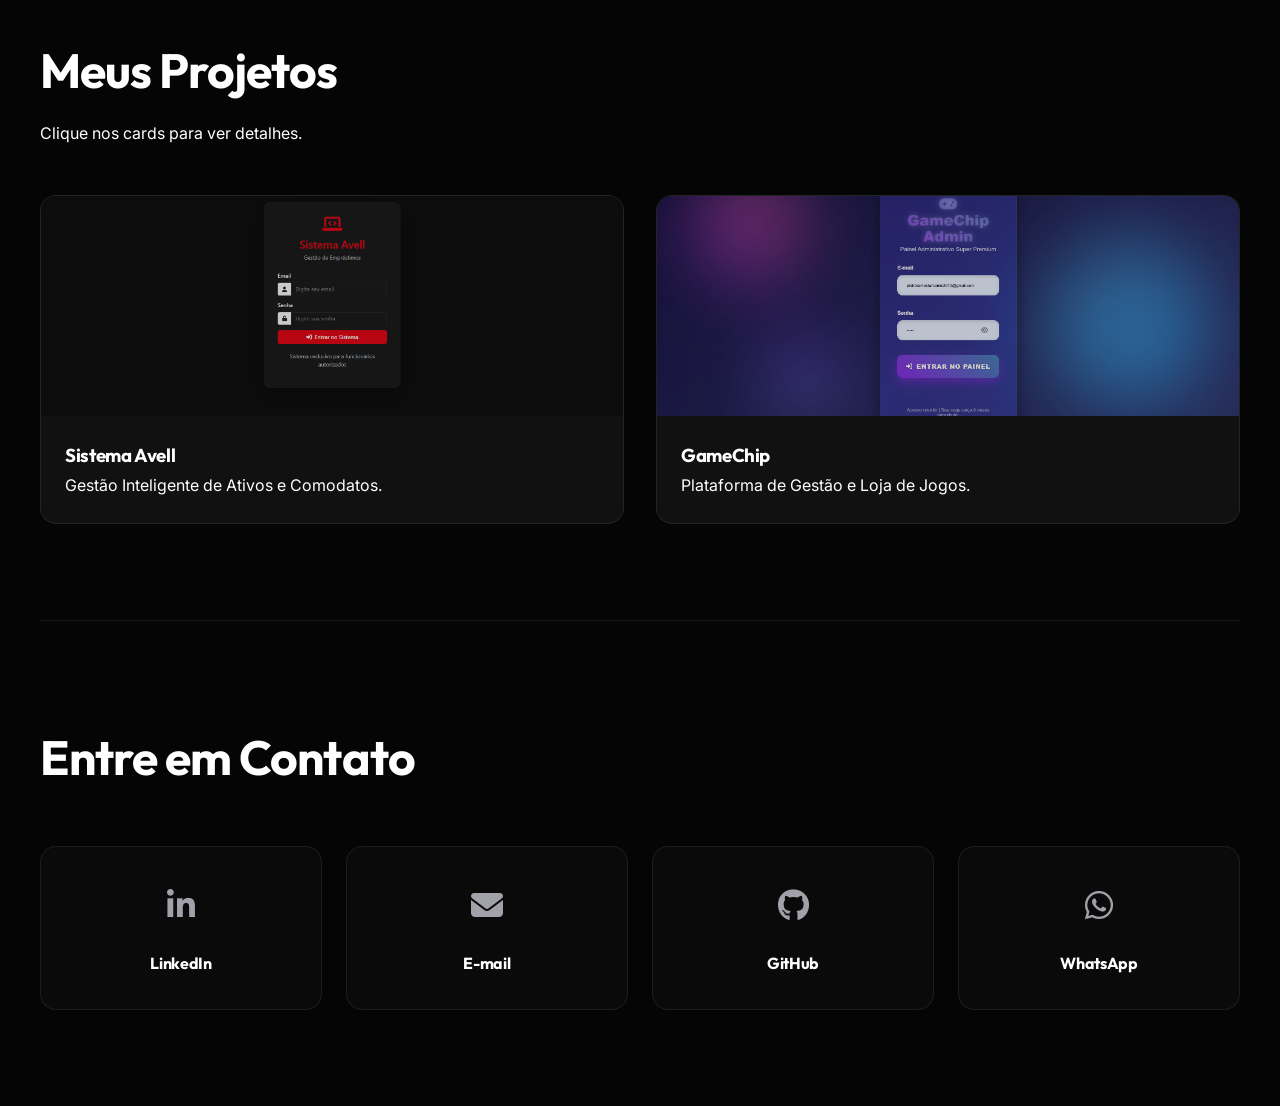
==== commit dbec1544: "Update index.html" ====
--- a/Pietro/index.html
+++ b/Pietro/index.html
@@ -484,7 +484,7 @@
             </div>
             <div class="stats-box reveal">
                 <div class="stat-card"><h3>3º</h3><p>Semestre</p></div>
-                <div class="stat-card"><h3>Python</h3><p>Especialista</p></div>
+                <div class="stat-card"><h3>Python</h3><p>Intermediário</p></div>
             </div>
         </div>
     </section>
@@ -607,7 +607,7 @@
                 images: ["./docs/img/avell1.png", "./docs/img/avell2.png"],
                 liveUrl: "https://pietro.tamanini.dev.br/avell",
                 repoUrl: "https://github.com/PietroTamanini/AVELL",
-                credentials: { user: "admin@admin", pass: "admin" } 
+                credentials: { user: "demo", pass: "demo" } 
             },
             2: {
                 title: "GameChip: Plataforma de Jogos",
@@ -622,7 +622,7 @@
                 images: ["./docs/img/gamechip1.png", "./docs/img/gamechip2.png"], 
                 liveUrl: "https://pietro.tamanini.dev.br/gamechip/",
                 repoUrl: "https://github.com/TeamGHCP/GameChip",
-                credentials: { user: "admin@ghcp.com", pass: "admin123" },
+                credentials: { user: "demo", pass: "demo" },
                 adminUrl: "https://pietro.tamanini.dev.br/gamechip/admin/login" 
             }
         };
